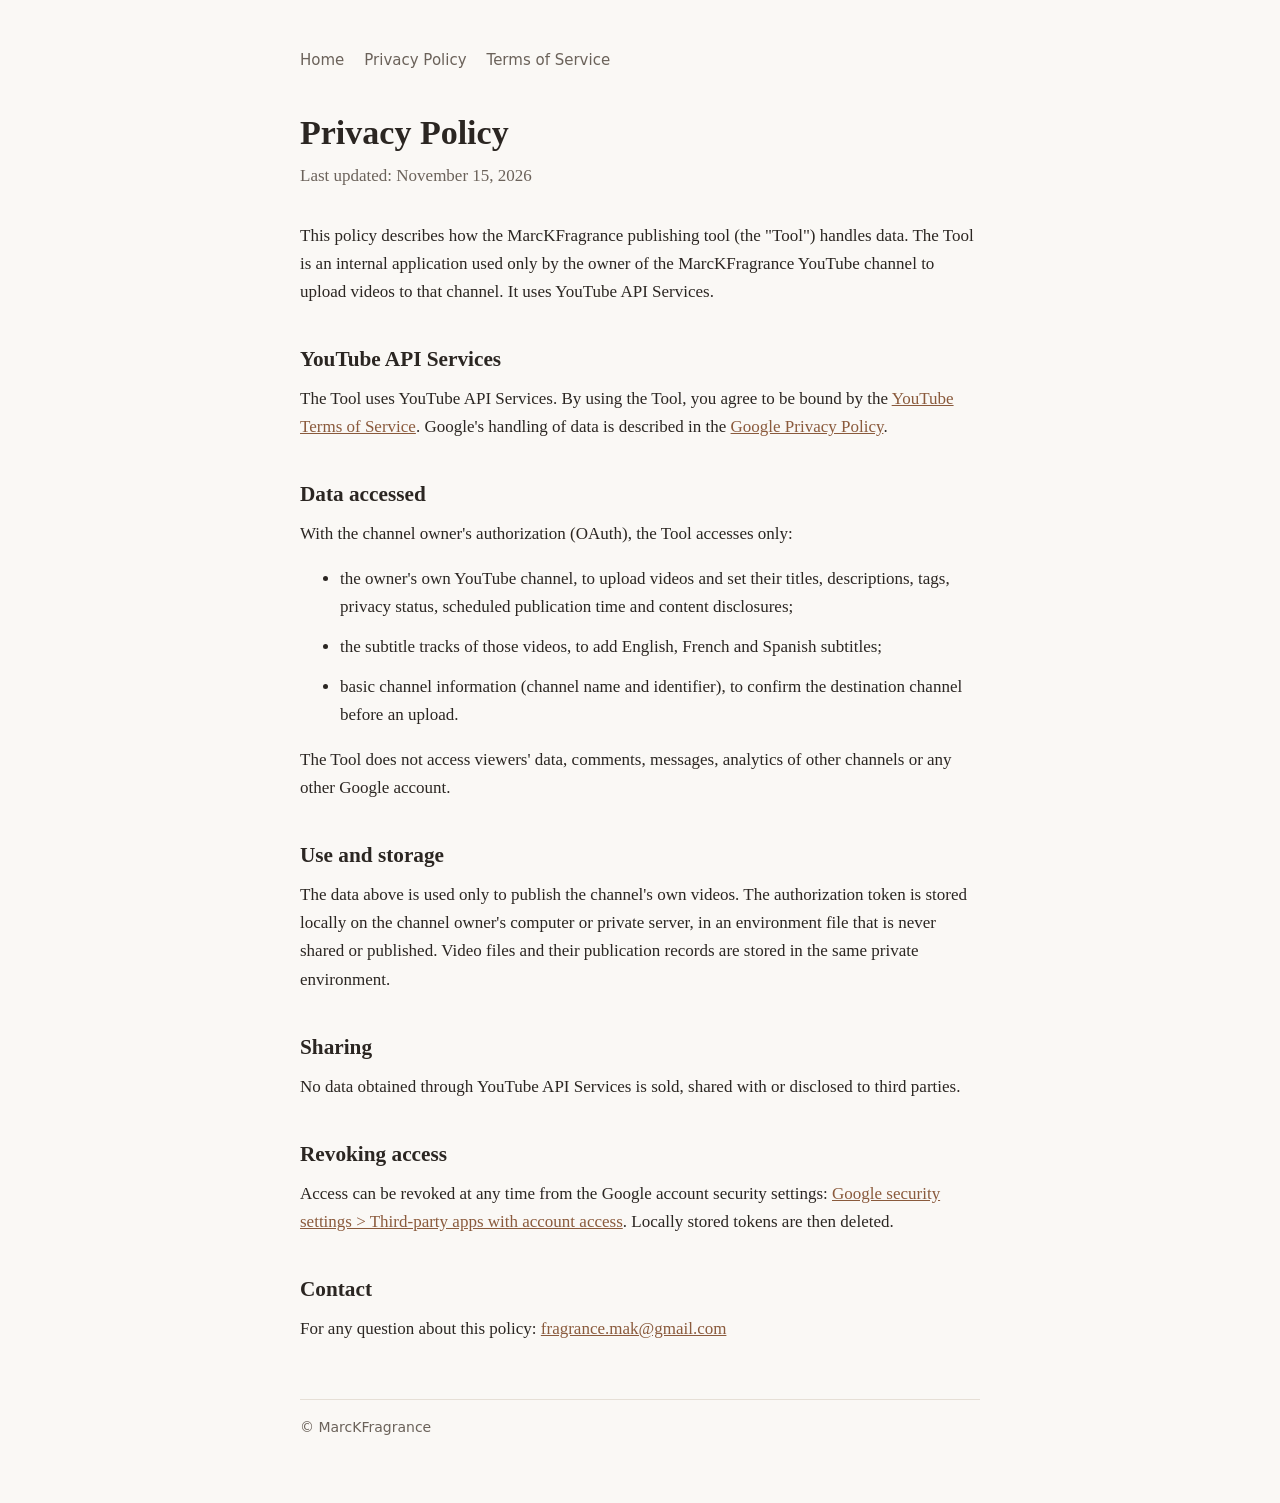
==== privacy.html @ 9bd8a6b1 "feat: site de MarcKFragrance (accueil, confidentialité, conditions)" ====
<!doctype html>
<html lang="en">
<head>
  <meta charset="utf-8">
  <meta name="viewport" content="width=device-width, initial-scale=1">
  <title>Privacy Policy</title>
  <meta name="description" content="Privacy policy of the MarcKFragrance publishing tool.">
  <link rel="stylesheet" href="style.css">
</head>
<body>
<main>
  <nav><a href="index.html">Home</a><a href="privacy.html">Privacy Policy</a><a href="terms.html">Terms of Service</a></nav>

  <h1>Privacy Policy</h1>
  <p class="sous-titre">Last updated: November 15, 2026</p>

  <p>
    This policy describes how the MarcKFragrance publishing tool (the "Tool") handles data. The
    Tool is an internal application used only by the owner of the MarcKFragrance YouTube
    channel to upload videos to that channel. It uses YouTube API Services.
  </p>

  <h2>YouTube API Services</h2>
  <p>
    The Tool uses YouTube API Services. By using the Tool, you agree to be bound by the
    <a href="https://www.youtube.com/t/terms">YouTube Terms of Service</a>. Google's handling of
    data is described in the <a href="https://policies.google.com/privacy">Google Privacy Policy</a>.
  </p>

  <h2>Data accessed</h2>
  <p>With the channel owner's authorization (OAuth), the Tool accesses only:</p>
  <ul>
    <li>the owner's own YouTube channel, to upload videos and set their titles, descriptions,
      tags, privacy status, scheduled publication time and content disclosures;</li>
    <li>the subtitle tracks of those videos, to add English, French and Spanish subtitles;</li>
    <li>basic channel information (channel name and identifier), to confirm the destination
      channel before an upload.</li>
  </ul>
  <p>
    The Tool does not access viewers' data, comments, messages, analytics of other channels or
    any other Google account.
  </p>

  <h2>Use and storage</h2>
  <p>
    The data above is used only to publish the channel's own videos. The authorization token is
    stored locally on the channel owner's computer or private server, in an environment file
    that is never shared or published. Video files and their publication records are stored in
    the same private environment.
  </p>

  <h2>Sharing</h2>
  <p>
    No data obtained through YouTube API Services is sold, shared with or disclosed to third
    parties.
  </p>

  <h2>Revoking access</h2>
  <p>
    Access can be revoked at any time from the Google account security settings:
    <a href="https://security.google.com/settings/security/permissions">Google security settings
    &gt; Third-party apps with account access</a>. Locally stored tokens are then deleted.
  </p>

  <h2>Contact</h2>
  <p>
    For any question about this policy:
    <a href="mailto:fragrance.mak@gmail.com">fragrance.mak@gmail.com</a>
  </p>

  <footer>© MarcKFragrance</footer>
</main>
</body>
</html>
---- style.css ----
:root {
  --fond: #faf8f5;
  --texte: #2b2622;
  --discret: #6b625a;
  --accent: #8a5a3c;
  --bord: #e6dfd6;
}
@media (prefers-color-scheme: dark) {
  :root {
    --fond: #1c1a18;
    --texte: #ece6df;
    --discret: #a89d92;
    --accent: #d4a27f;
    --bord: #3a3531;
  }
}
* { box-sizing: border-box; }
body {
  margin: 0;
  background: var(--fond);
  color: var(--texte);
  font: 17px/1.65 Georgia, "Times New Roman", serif;
}
main { max-width: 720px; margin: 0 auto; padding: 48px 20px 64px; }
nav { display: flex; gap: 20px; flex-wrap: wrap; margin-bottom: 40px; font-family: system-ui, sans-serif; font-size: 15px; }
nav a { color: var(--discret); text-decoration: none; }
nav a:hover { color: var(--accent); }
h1 { font-size: 2em; line-height: 1.2; margin: 0 0 8px; }
h2 { font-size: 1.25em; margin: 36px 0 8px; }
p, li { margin: 0 0 12px; }
a { color: var(--accent); }
.sous-titre { color: var(--discret); margin-bottom: 32px; }
footer { margin-top: 56px; padding-top: 16px; border-top: 1px solid var(--bord); color: var(--discret); font-size: 14px; font-family: system-ui, sans-serif; }
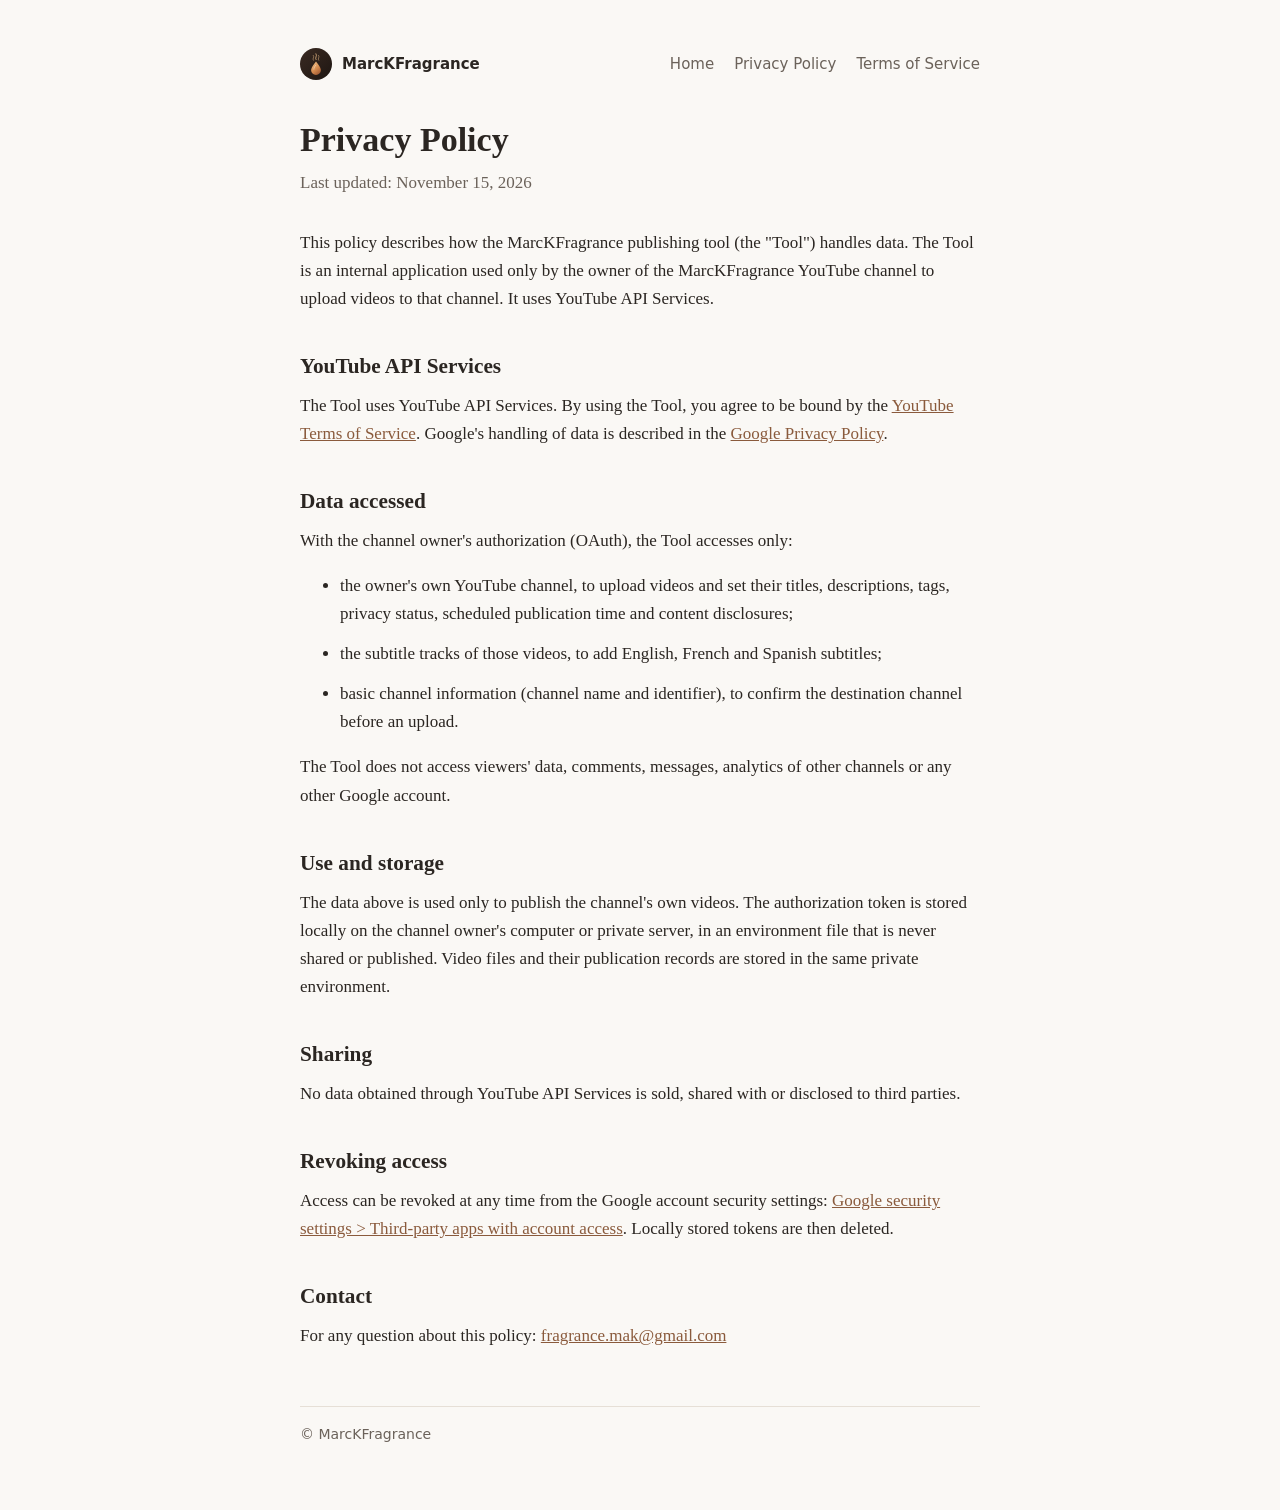
==== commit ec118362: "feat: logo et favicon" ====
--- a/privacy.html
+++ b/privacy.html
@@ -5,11 +5,13 @@
   <meta name="viewport" content="width=device-width, initial-scale=1">
   <title>Privacy Policy</title>
   <meta name="description" content="Privacy policy of the MarcKFragrance publishing tool.">
+  <link rel="icon" type="image/svg+xml" href="logo.svg">
+  <link rel="icon" type="image/png" sizes="32x32" href="favicon-32.png">
   <link rel="stylesheet" href="style.css">
 </head>
 <body>
 <main>
-  <nav><a href="index.html">Home</a><a href="privacy.html">Privacy Policy</a><a href="terms.html">Terms of Service</a></nav>
+  <nav><a class="marque" href="index.html"><img src="logo.svg" alt="" width="32" height="32">MarcKFragrance</a><a href="index.html">Home</a><a href="privacy.html">Privacy Policy</a><a href="terms.html">Terms of Service</a></nav>
 
   <h1>Privacy Policy</h1>
   <p class="sous-titre">Last updated: November 15, 2026</p>
--- a/style.css
+++ b/style.css
@@ -23,7 +23,9 @@
 }
 main { max-width: 720px; margin: 0 auto; padding: 48px 20px 64px; }
 nav { display: flex; gap: 20px; flex-wrap: wrap; margin-bottom: 40px; font-family: system-ui, sans-serif; font-size: 15px; }
+nav { align-items: center; }
 nav a { color: var(--discret); text-decoration: none; }
+nav a.marque { display: inline-flex; align-items: center; gap: 10px; color: var(--texte); font-weight: 600; margin-right: auto; }
 nav a:hover { color: var(--accent); }
 h1 { font-size: 2em; line-height: 1.2; margin: 0 0 8px; }
 h2 { font-size: 1.25em; margin: 36px 0 8px; }
